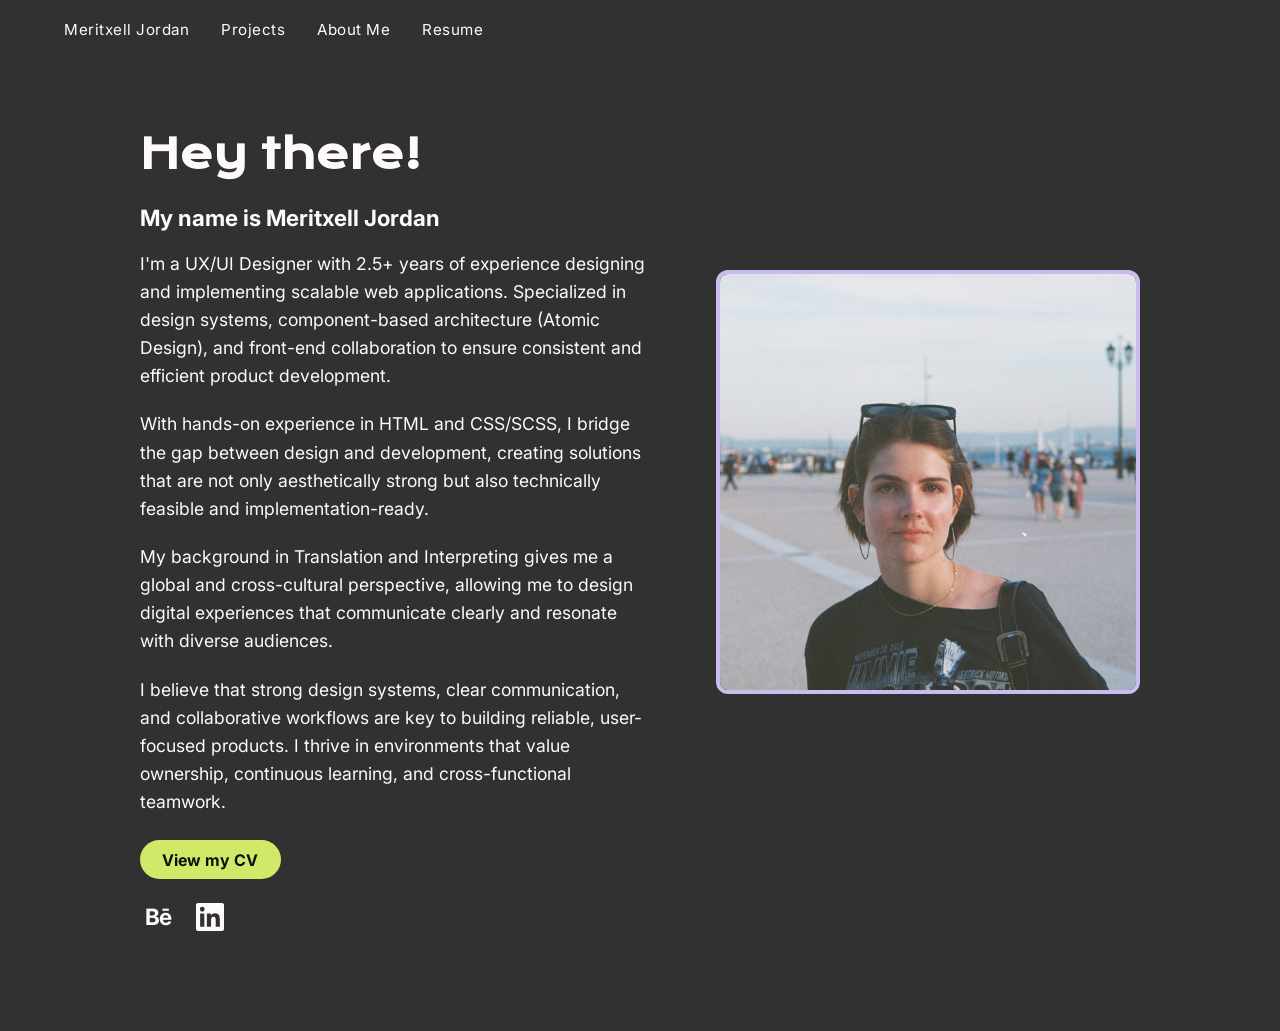
==== pages/aboutme.html @ 2d74c647 "added icons and link to cv" ====
<!DOCTYPE html>
<html lang="en">
<head>
    <meta charset="UTF-8">
    <meta name="viewport" content="width=device-width, initial-scale=1.0">
    <title>About Me</title>

    <link rel="preconnect" href="https://fonts.googleapis.com">
    <link rel="preconnect" href="https://fonts.gstatic.com" crossorigin>
    <link href="https://fonts.googleapis.com/css2?family=Inter:wght@400;500;700&family=Krona+One&display=swap" rel="stylesheet">

    <link rel="stylesheet" href="../styles/aboutme.css">
    <link rel="stylesheet" href="../styles/style.css">
    <link rel="icon" type="image/svg+xml" href="../media/favicon.svg">
</head>
<body>
    <nav class="navbar">
        <ul class="nav-list">
             <li><a href="../index.html#hero">Meritxell Jordan</a></li>
            <li><a href="../index.html#projects">Projects</a></li>
            <li><a href="./pages/aboutme.html">About Me</a></li>
            <li><a href="media/Jordan_Meritxell_CV_2026.pdf" target="_blank">Resume</a></li>
        </ul>
    </nav>
    <main>
        <section class="section section__dark about">
            <div class="section__inner">
                <div class="section__content">
                    <div class="section__text about__text">
                        <h1>Hey there!</h1>
                        <h2>My name is Meritxell Jordan</h2>
                        <p>I'm a UX/UI Designer with 2.5+ years of experience designing and implementing scalable web applications.
                        Specialized in design systems, component-based architecture (Atomic Design), and front-end collaboration
                        to ensure consistent and efficient product development.</p><br>
                        
                        <p> With hands-on experience in HTML and CSS/SCSS, I bridge the gap between design and development, creating solutions that are not only aesthetically strong but also technically feasible and implementation-ready.</p><br>
                    
                        <p>My background in Translation and Interpreting gives me a global and cross-cultural perspective, allowing me to design digital experiences that communicate clearly and resonate with diverse audiences.</p> <br>
                    
                        <p>I believe that strong design systems, clear communication, and collaborative workflows are key to building reliable, user-focused products. I thrive in environments that value ownership, continuous learning, and cross-functional teamwork.</p>

                        <a class="about__cv" href="../media/Jordan_Meritxell_CV_2026.pdf" target="_blank" rel="noopener">View my CV</a>

                        <ul class="about__socials">
                            <li>
                                <a href="https://www.behance.net/YOUR-USERNAME" target="_blank" rel="noopener" aria-label="Behance">
                                    <svg viewBox="0 0 32 24" width="36" height="28" fill="currentColor" aria-hidden="true"><text x="16" y="19" text-anchor="middle" font-family="Inter, Arial, sans-serif" font-size="20" font-weight="700" letter-spacing="-1">B&#275;</text></svg>
                                </a>
                            </li>
                            <li>
                                <a href="https://www.linkedin.com/in/YOUR-USERNAME" target="_blank" rel="noopener" aria-label="LinkedIn">
                                    <svg viewBox="0 0 24 24" width="28" height="28" fill="currentColor" aria-hidden="true"><path d="M20.45 20.45h-3.56v-5.57c0-1.33-.03-3.04-1.85-3.04-1.86 0-2.14 1.45-2.14 2.94v5.67H9.34V9h3.41v1.56h.05c.48-.9 1.64-1.85 3.37-1.85 3.6 0 4.27 2.37 4.27 5.46v6.28zM5.34 7.43a2.06 2.06 0 1 1 0-4.12 2.06 2.06 0 0 1 0 4.12zM7.12 20.45H3.56V9h3.56v11.45zM22.22 0H1.77C.79 0 0 .77 0 1.73v20.54C0 23.23.79 24 1.77 24h20.45c.98 0 1.78-.77 1.78-1.73V1.73C24 .77 23.2 0 22.22 0z"/></svg>
                                </a>
                            </li>
                        </ul>
                    </div>
                    <div>
                        <figure class="section__image about__image">
                            <img src="../media/picture.jpg" alt="Profile picture">
                        </figure>
                    </div>
                </div>
            </div>
        </section>
    </main>
</body>
</html>
---- styles/aboutme.css ----
/*VARIABLES (same as style.scss)*/
/* ABOUT ME PAGE */
.about {
  padding-top: 9rem;
  min-height: 100vh;
  box-sizing: border-box;
  display: flex;
  align-items: center;
}
.about .section__inner {
  width: 85%;
}
.about__header {
  margin-bottom: 2rem;
}
.about__header h1 {
  color: #FFFAFA;
  margin-bottom: 1rem;
}
.about__header h2 {
  display: inline-block;
  margin: 0;
  font-size: 1.4rem;
  padding: 0.4rem 1rem;
  color: #0f0f0f;
  background-color: #d0e969;
  border-radius: 20px;
}
.about .section__content {
  align-items: center;
}
.about__text p {
  margin: 0;
  font-size: 1.1rem;
  line-height: 1.7;
  max-width: 32rem;
}
.about__cv {
  display: inline-block;
  margin-top: 1.5rem;
  padding: 0.6rem 1.4rem;
  font-weight: 700;
  color: #0f0f0f;
  background-color: #d0e969;
  border-radius: 20px;
  text-decoration: none;
  transition: background-color 0.2s ease;
}
.about__cv:hover, .about__cv:focus-visible {
  background-color: #ccbbef;
}
.about__socials {
  display: flex;
  gap: 1.25rem;
  margin: 1.5rem 0 0;
  padding: 0;
  list-style: none;
}
.about__socials a {
  display: inline-flex;
  color: #FFFAFA;
  transition: color 0.2s ease, transform 0.2s ease;
}
.about__socials a:hover, .about__socials a:focus-visible {
  color: #d0e969;
  transform: translateY(-2px);
}
.about__image {
  margin: 0;
}
.about__image img {
  display: block;
  width: 100%;
  max-width: 26rem;
  margin: 0 auto;
  aspect-ratio: 1/1;
  -o-object-fit: cover;
     object-fit: cover;
  border-radius: 12px;
  border: 4px solid #ccbbef;
}

/* MEDIA QUERIES */
@media (max-width: 1023px) {
  .about {
    padding-top: 7rem;
    min-height: auto;
  }
}
@media (max-width: 767px) {
  .about {
    padding-top: 6rem;
  }
  .about .section__inner {
    width: 90%;
  }
  .about__header h1 {
    font-size: 2rem;
  }
  .about__image img {
    max-width: 100%;
  }
}/*# sourceMappingURL=aboutme.css.map */
---- styles/style.css ----
/*VARIABLES*/
html, body {
  margin: 0;
  padding: 0;
  scroll-behavior: smooth;
  font-family: "Inter", sans-serif;
}

h1 {
  font-family: "Krona One", sans-serif;
  font-size: 2.5rem;
  margin-bottom: 1.5rem;
}

.h2_project {
  font-family: "Krona One", sans-serif;
  font-size: 2rem;
  margin-bottom: 1.5rem;
  text-align: center;
}

.section__dark {
  background-color: #313131;
  color: #FFFAFA;
  text-align: left;
}
.section__dark .section__content {
  display: flex;
  justify-content: center;
  align-items: center;
  flex-direction: row;
}

.section {
  padding: 6rem 0;
}
.section__inner {
  width: 100%;
  max-width: 1200px;
  margin: 0 auto;
}
.section__content {
  display: grid;
  grid-template-columns: 1fr 1fr;
  gap: 4rem;
  align-items: center;
}
.section__image img {
  width: 100%;
  border-radius: 12px;
  margin-bottom: 4.2rem;
}
.section__text h2 {
  margin-top: 0;
  font-size: 1.4rem;
}
.section__text p {
  line-height: 1.6;
}

.hero__link {
  display: inline-flex;
  align-items: center;
  gap: 0.5rem;
  margin-top: 0.5rem;
  padding-bottom: 0.2rem;
  color: #d0e969;
  font-weight: 600;
  text-decoration: none;
  border-bottom: 2px solid transparent;
  transition: border-color 0.2s, color 0.2s;
}
.hero__link-arrow {
  display: inline-block;
  transition: transform 0.2s;
}
.hero__link:hover, .hero__link:focus-visible {
  color: #FFFAFA;
  border-bottom-color: #d0e969;
}
.hero__link:hover .hero__link-arrow, .hero__link:focus-visible .hero__link-arrow {
  transform: translateX(6px);
}

.scroll-down {
  display: flex;
  align-items: center;
  justify-content: center;
  width: 3rem;
  height: 3rem;
  margin: 1rem 0 0;
  border: 2px solid #d0e969;
  border-radius: 50%;
  color: #d0e969;
  text-decoration: none;
  animation: bounce 2s ease-in-out infinite;
  transition: background-color 0.2s, color 0.2s;
}
.scroll-down:hover, .scroll-down:focus-visible {
  background-color: #d0e969;
  color: #313131;
}

@keyframes bounce {
  0%, 100% {
    transform: translateY(0);
  }
  50% {
    transform: translateY(10px);
  }
}
@media (prefers-reduced-motion: reduce) {
  .scroll-down {
    animation: none;
  }
}
.navbar {
  background-color: #313131;
  padding: 1.2rem 3rem;
  position: fixed;
  top: 0;
  z-index: 1000;
  width: 100%;
}
.navbar .nav-list {
  list-style: none;
  display: flex;
  align-items: center;
  margin: 0;
  padding: 0;
}
.navbar a {
  text-decoration: none;
  color: #FFFAFA;
  font-size: 0.95rem;
  letter-spacing: 0.5px;
  padding: 0.5rem 1rem;
  position: relative;
}
.navbar a:hover {
  color: #d0e969;
}

.skills-grid {
  display: grid;
  grid-template-columns: 1fr 1fr;
  gap: 2rem;
  margin-top: 1.5rem;
}

.projects {
  width: 85%;
  max-width: 1200px;
  margin: 4rem auto;
  display: flex;
  flex-direction: column;
  gap: 6rem;
}

.project {
  display: grid;
  grid-template-columns: 1fr 1fr;
  gap: 4rem;
  align-items: center;
}
.project__image img {
  width: 100%;
  border-radius: 12px;
}
.project__content h3 {
  margin-top: 0;
  font-size: 1.6rem;
}
.project__content p {
  line-height: 1.6;
  margin-bottom: 1rem;
}
.project__tags {
  margin-bottom: 1.5rem;
}
.project__tags span {
  display: inline-block;
  color: #0f0f0f;
  background-color: #ccbbef;
  padding: 0.4rem 0.8rem;
  border-radius: 20px;
  font-size: 0.8rem;
  margin-right: 0.5rem;
}
.project__link {
  text-decoration: none;
  font-weight: 500;
  color: #d0e969;
}
.project__link:hover {
  text-decoration: underline;
}

.project_image {
  width: 100%;
  height: 300px;
  display: block;
}

.section__projects {
  text-align: center;
}

.project_image img {
  max-height: 15rem;
}

.projects__intro {
  background-color: #313131;
  color: white;
  padding: 4rem 0;
  width: 100%;
  text-align: center;
}

.btn {
  display: inline-block;
  padding: 0.75rem 1.5rem;
  border: 1px solid #FFFAFA;
  background-color: #313131;
  color: #FFFAFA;
  text-decoration: none;
  border-radius: 8px;
  font-weight: 500;
}

.btn:hover {
  background-color: #d0e969;
  color: #313131;
  border: 1px solid #313131;
}

.btn2 {
  display: inline-block;
  padding: 0.75rem 1.5rem;
  background-color: #FFFAFA;
  color: #313131;
  border: 1px solid #313131;
  text-decoration: none;
  border-radius: 8px;
  font-weight: 500;
}

.btn2:hover {
  border: 1px solid #313131;
  background-color: #d0e969;
  color: #313131;
}

/*FOOTER*/
footer {
  background-color: #313131;
  color: #FFFAFA;
  padding: 4rem 3rem;
}
footer .footer__inner {
  display: flex;
  justify-content: center;
  align-items: flex-start;
  gap: 8rem;
  max-width: 1200px;
  margin: 0 auto;
}
footer .footer__col {
  display: flex;
  flex-direction: column;
  gap: 1.2rem;
  text-align: left;
}
footer h6 {
  margin: 0 0 0.5rem;
  font-size: 1rem;
  font-weight: 700;
  text-transform: uppercase;
  letter-spacing: 1px;
  color: #FFFAFA;
}
footer a {
  color: #FFFAFA;
  text-decoration: none;
  font-size: 0.95rem;
  opacity: 0.8;
  transition: color 0.2s, opacity 0.2s;
}
footer a:hover {
  color: #d0e969;
  opacity: 1;
}

/* MEDIA QUERIES */
@media (max-width: 1023px) {
  .section {
    padding: 4rem 0;
  }
  .section__content {
    grid-template-columns: 1fr;
  }
  .navbar {
    padding: 1rem 1.5rem;
  }
  .projects {
    gap: 4rem;
  }
  .project {
    grid-template-columns: 1fr;
    gap: 2rem;
  }
  .project__content {
    order: -1;
  }
  footer {
    padding: 3rem 1.5rem;
  }
  footer .footer__inner {
    gap: 5rem;
  }
}
@media (max-width: 767px) {
  .section {
    padding: 3rem 0;
  }
  .section__inner {
    width: 90%;
  }
  .section__content {
    grid-template-columns: 1fr;
  }
  .section__image img {
    margin-bottom: 2rem;
  }
  .navbar {
    padding: 0.75rem 1rem;
  }
  .navbar a {
    font-size: 0.9rem;
  }
  .projects {
    width: 90%;
    margin: 3rem auto;
    gap: 3rem;
  }
  .project {
    grid-template-columns: 1fr;
    gap: 2rem;
  }
  .project__content {
    order: -1;
  }
  .icon {
    padding: 0.75rem;
    min-width: 36px;
    min-height: 36px;
    display: inline-flex;
    align-items: center;
    justify-content: center;
  }
  footer {
    padding: 2.5rem 1rem;
  }
  footer .footer__inner {
    gap: 3rem;
  }
}/*# sourceMappingURL=style.css.map */
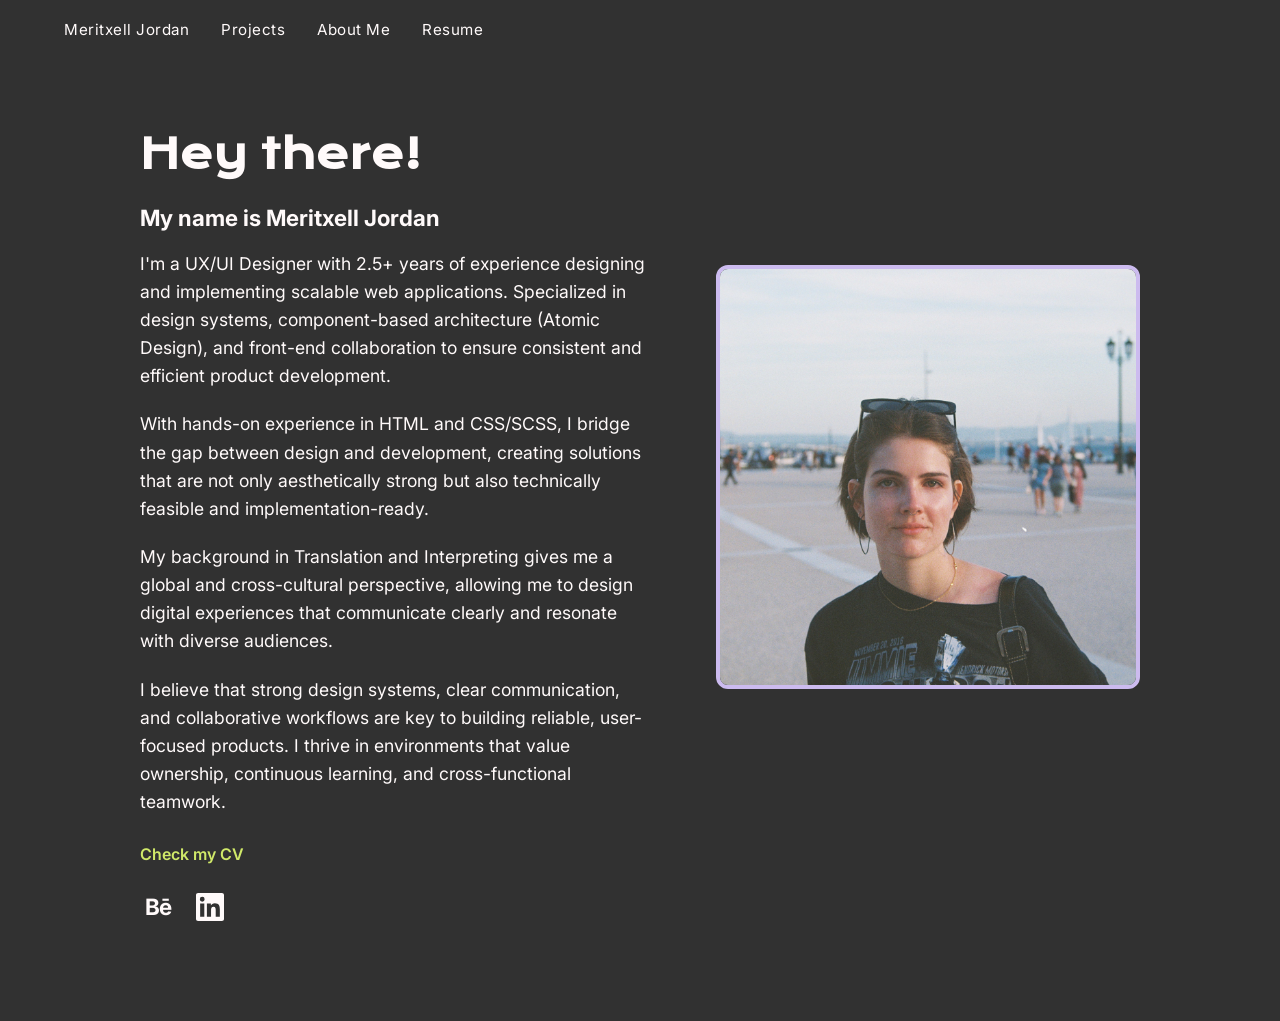
==== commit 3d1093fd: "fixed cv link style and added social links" ====
--- a/pages/aboutme.html
+++ b/pages/aboutme.html
@@ -18,8 +18,8 @@
         <ul class="nav-list">
              <li><a href="../index.html#hero">Meritxell Jordan</a></li>
             <li><a href="../index.html#projects">Projects</a></li>
-            <li><a href="./pages/aboutme.html">About Me</a></li>
-            <li><a href="media/Jordan_Meritxell_CV_2026.pdf" target="_blank">Resume</a></li>
+            <li><a href="../pages/aboutme.html">About Me</a></li>
+            <li><a href="../media/Jordan_Meritxell_CV_2026.pdf" target="_blank">Resume</a></li>
         </ul>
     </nav>
     <main>
@@ -37,18 +37,18 @@
                     
                         <p>My background in Translation and Interpreting gives me a global and cross-cultural perspective, allowing me to design digital experiences that communicate clearly and resonate with diverse audiences.</p> <br>
                     
-                        <p>I believe that strong design systems, clear communication, and collaborative workflows are key to building reliable, user-focused products. I thrive in environments that value ownership, continuous learning, and cross-functional teamwork.</p>
+                        <p>I believe that strong design systems, clear communication, and collaborative workflows are key to building reliable, user-focused products. I thrive in environments that value ownership, continuous learning, and cross-functional teamwork.</p> <br>
 
-                        <a class="about__cv" href="../media/Jordan_Meritxell_CV_2026.pdf" target="_blank" rel="noopener">View my CV</a>
+                        <a href="../media/Jordan_Meritxell_CV_2026.pdf" target="_blank" class="hero__link">Check my CV</a>
 
                         <ul class="about__socials">
                             <li>
-                                <a href="https://www.behance.net/YOUR-USERNAME" target="_blank" rel="noopener" aria-label="Behance">
+                                <a href="media/Jordan_Meritxell_CV_2026.pdf" target="_blank" rel="noopener" aria-label="Behance">
                                     <svg viewBox="0 0 32 24" width="36" height="28" fill="currentColor" aria-hidden="true"><text x="16" y="19" text-anchor="middle" font-family="Inter, Arial, sans-serif" font-size="20" font-weight="700" letter-spacing="-1">B&#275;</text></svg>
                                 </a>
                             </li>
                             <li>
-                                <a href="https://www.linkedin.com/in/YOUR-USERNAME" target="_blank" rel="noopener" aria-label="LinkedIn">
+                                <a href="https://www.linkedin.com/in/meritxelljordan/"  target="_blank" rel="noopener" aria-label="LinkedIn">
                                     <svg viewBox="0 0 24 24" width="28" height="28" fill="currentColor" aria-hidden="true"><path d="M20.45 20.45h-3.56v-5.57c0-1.33-.03-3.04-1.85-3.04-1.86 0-2.14 1.45-2.14 2.94v5.67H9.34V9h3.41v1.56h.05c.48-.9 1.64-1.85 3.37-1.85 3.6 0 4.27 2.37 4.27 5.46v6.28zM5.34 7.43a2.06 2.06 0 1 1 0-4.12 2.06 2.06 0 0 1 0 4.12zM7.12 20.45H3.56V9h3.56v11.45zM22.22 0H1.77C.79 0 0 .77 0 1.73v20.54C0 23.23.79 24 1.77 24h20.45c.98 0 1.78-.77 1.78-1.73V1.73C24 .77 23.2 0 22.22 0z"/></svg>
                                 </a>
                             </li>
